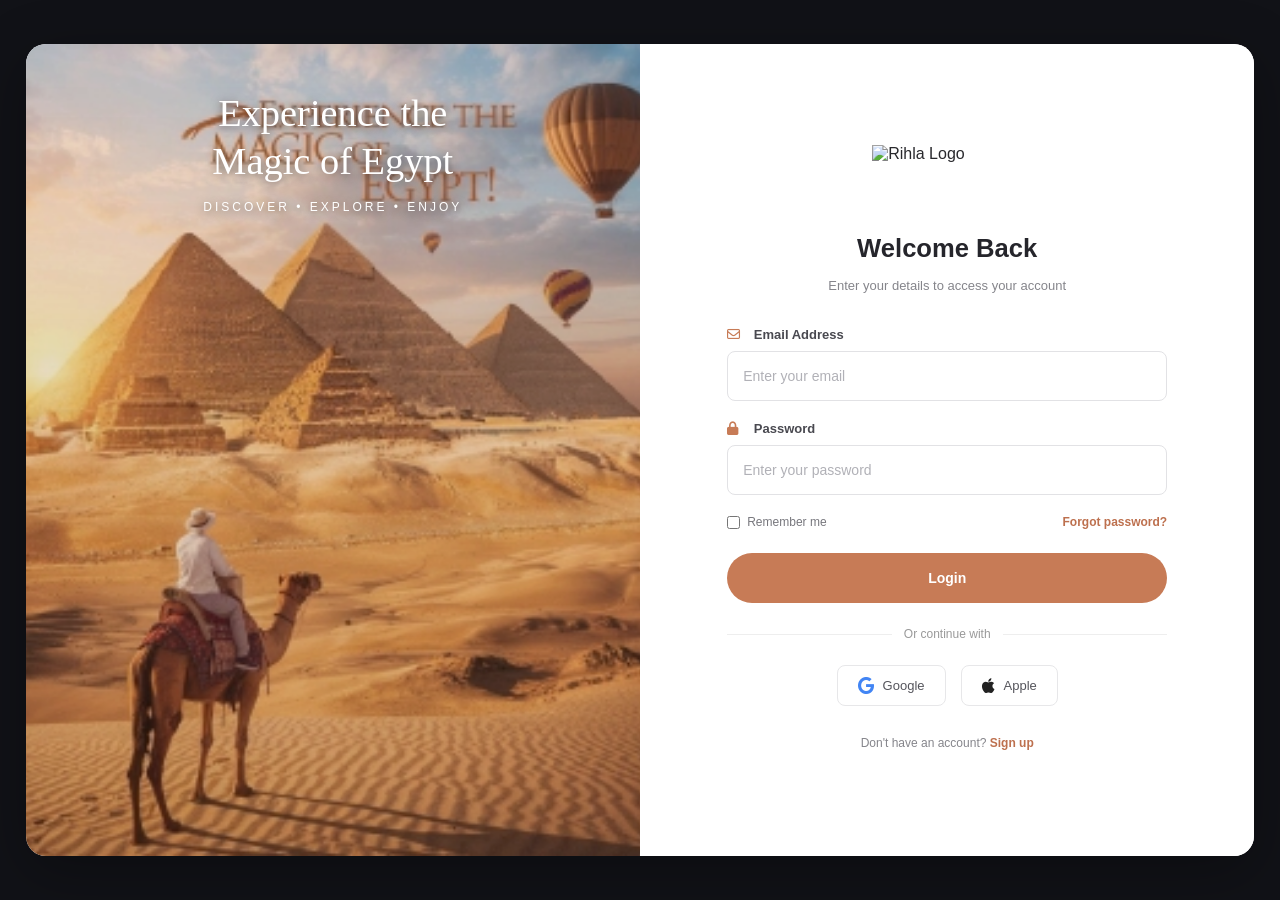
==== index.html @ cdfeac35 "Add files via upload" ====
<!DOCTYPE html>
<html lang="en">
<head>
    <meta charset="UTF-8">
    <meta name="viewport" content="width=device-width, initial-scale=1.0">
    <link rel="stylesheet" href="style.css">
    <title>Rihla | Authentication</title>

    <!-- Font Awesome Icons -->
    <link rel="stylesheet"
          href="https://cdnjs.cloudflare.com/ajax/libs/font-awesome/6.7.2/css/all.min.css">

</head>

<body>

    <!-- ==================================
         SCREEN 1: LOGIN
    =================================== -->
    <section class="screen active" id="login">

        <div class="auth-card">

            <div class="image-panel">
                <h2>Experience the<br>Magic of Egypt</h2>
                <p>DISCOVER • EXPLORE • ENJOY</p>
            </div>

            <div class="form-panel">
                <div class="form-content">

                    <div class="brand">
                        <img src="img/logo.png"
                             alt="Rihla Logo"
                             class="logo-image">
                    </div>

                    <h1>Welcome Back</h1>

                    <p class="subtitle">
                        Enter your details to access your account
                    </p>

                    <form id="loginForm">

                        <div class="input-group">
                            <label for="loginEmail">
                                <i class="fa-regular fa-envelope"></i>
                                Email Address
                            </label>

                            <input type="email"
                                   id="loginEmail"
                                   placeholder="Enter your email"
                                   required>
                        </div>

                        <div class="input-group">
                            <label for="loginPassword">
                                <i class="fa-solid fa-lock"></i>
                                Password
                            </label>

                            <input type="password"
                                   id="loginPassword"
                                   placeholder="Enter your password"
                                   required>
                        </div>

                        <div class="row-between">

                            <label class="remember">
                                <input type="checkbox">
                                Remember me
                            </label>

                            <a href="#"
                               class="text-link"
                               onclick="showScreen('forgot'); return false;">
                                Forgot password?
                            </a>

                        </div>

                        <button class="primary-btn" type="submit">
                            Login
                        </button>

                    </form>

                    <div class="divider">
                        Or continue with
                    </div>

                    <div class="social-login">

                        <button type="button">
                            <i class="fa-brands fa-google google-icon"></i>
                            Google
                        </button>

                        <button type="button">
                            <i class="fa-brands fa-apple apple-icon"></i>
                            Apple
                        </button>

                    </div>

                    <p class="bottom-text">
                        Don't have an account?

                        <button type="button"
                                onclick="showScreen('signup')">
                            Sign up
                        </button>
                    </p>

                </div>
            </div>

        </div>
    </section>


    <!-- ==================================
         SCREEN 2: SIGN UP
    =================================== -->
    <section class="screen" id="signup">

        <div class="auth-card">

            <div class="image-panel">
                <h2>Experience the<br>Magic of Egypt</h2>
                <p>YOUR NEXT ADVENTURE STARTS HERE</p>
            </div>

            <div class="form-panel">
                <div class="form-content">

                    <div class="brand">
                        <img src="images/rihla-logo.png"
                             alt="Rihla Logo"
                             class="logo-image">
                    </div>

                    <h1>Create Account</h1>

                    <p class="subtitle">
                        Sign up to start your journey with us
                    </p>

                    <form id="signupForm">

                        <div class="input-group">
                            <label for="signupName">
                                <i class="fa-regular fa-user"></i>
                                Full Name
                            </label>

                            <input type="text"
                                   id="signupName"
                                   placeholder="Enter your full name"
                                   required>
                        </div>

                        <div class="input-group">
                            <label for="signupEmail">
                                <i class="fa-regular fa-envelope"></i>
                                Email Address
                            </label>

                            <input type="email"
                                   id="signupEmail"
                                   placeholder="Enter your email"
                                   required>
                        </div>

                        <div class="input-group">
                            <label for="signupPassword">
                                <i class="fa-solid fa-lock"></i>
                                Password
                            </label>

                            <input type="password"
                                   id="signupPassword"
                                   placeholder="Create a password"
                                   minlength="6"
                                   required>
                        </div>

                        <div class="input-group">
                            <label for="confirmSignupPassword">
                                <i class="fa-solid fa-shield-halved"></i>
                                Confirm Password
                            </label>

                            <input type="password"
                                   id="confirmSignupPassword"
                                   placeholder="Confirm your password"
                                   minlength="6"
                                   required>
                        </div>

                        <button class="primary-btn" type="submit">
                            Create Account
                        </button>

                    </form>

                    <p class="bottom-text">
                        Already have an account?

                        <button type="button"
                                onclick="showScreen('login')">
                            Login
                        </button>
                    </p>

                </div>
            </div>

        </div>
    </section>


    <!-- ==================================
         SCREEN 3: FORGOT PASSWORD
    =================================== -->
    <section class="screen" id="forgot">

        <div class="auth-card">

            <div class="image-panel">
                <h2>Experience the<br>Magic of Egypt</h2>
                <p>YOUR JOURNEY CONTINUES</p>
            </div>

            <div class="form-panel">
                <div class="form-content">

                    <div class="brand">
                        <img src="images/rihla-logo.png"
                             alt="Rihla Logo"
                             class="logo-image">
                    </div>

                    <h1>Forgot Password?</h1>

                    <p class="subtitle">
                        Enter your email address and we'll help
                        you reset your password.
                    </p>

                    <form id="forgotForm">

                        <div class="input-group">
                            <label for="forgotEmail">
                                <i class="fa-regular fa-envelope"></i>
                                Email Address
                            </label>

                            <input type="email"
                                   id="forgotEmail"
                                   placeholder="Enter your registered email"
                                   required>
                        </div>

                        <button class="primary-btn" type="submit">
                            Send Reset Link
                        </button>

                    </form>

                    <p class="bottom-text">
                        Remember your password?

                        <button type="button"
                                onclick="showScreen('login')">
                            Back to Login
                        </button>
                    </p>

                </div>
            </div>

        </div>
    </section>


    <!-- ==================================
         SCREEN 4: VERIFY ACCOUNT
    =================================== -->
    <section class="screen" id="verify">

        <div class="auth-card">

            <div class="image-panel">
                <h2>Experience the<br>Magic of Egypt</h2>
                <p>ONE MORE STEP TO YOUR ADVENTURE</p>
            </div>

            <div class="form-panel">
                <div class="form-content">

                    <div class="brand">
                        <img src="images/rihla-logo.png"
                             alt="Rihla Logo"
                             class="logo-image">
                    </div>

                    <h1>Verify Your Account</h1>

                    <p class="subtitle">
                        Enter the 4-digit verification code
                        sent to your email address.
                    </p>

                    <form id="verifyForm">

                        <div class="code-inputs">

                            <input type="text"
                                   maxlength="1"
                                   inputmode="numeric"
                                   pattern="[0-9]"
                                   aria-label="Digit 1"
                                   required>

                            <input type="text"
                                   maxlength="1"
                                   inputmode="numeric"
                                   pattern="[0-9]"
                                   aria-label="Digit 2"
                                   required>

                            <input type="text"
                                   maxlength="1"
                                   inputmode="numeric"
                                   pattern="[0-9]"
                                   aria-label="Digit 3"
                                   required>

                            <input type="text"
                                   maxlength="1"
                                   inputmode="numeric"
                                   pattern="[0-9]"
                                   aria-label="Digit 4"
                                   required>

                        </div>

                        <button class="primary-btn" type="submit">
                            Verify Account
                        </button>

                    </form>

                    <p class="bottom-text">
                        Didn't receive the code?

                        <button type="button"
                                onclick="resendCode()">
                            Resend Code
                        </button>

                        <br>

                        <button type="button"
                                onclick="showScreen('login')">
                            Back to Login
                        </button>
                    </p>

                </div>
            </div>

        </div>
    </section>


    <!-- ==================================
         SCREEN 5: RESET PASSWORD
    =================================== -->
    <section class="screen" id="reset">

        <div class="auth-card">

            <div class="image-panel">
                <h2>Experience the<br>Magic of Egypt</h2>
                <p>A FRESH START TO YOUR JOURNEY</p>
            </div>

            <div class="form-panel">
                <div class="form-content">

                    <div class="brand">
                        <img src="images/rihla-logo.png"
                             alt="Rihla Logo"
                             class="logo-image">
                    </div>

                    <h1>Reset Password</h1>

                    <p class="subtitle">
                        Create a new password for your account.
                        Make sure it's strong and secure.
                    </p>

                    <form id="resetForm">

                        <div class="input-group">
                            <label for="newPassword">
                                <i class="fa-solid fa-lock"></i>
                                New Password
                            </label>

                            <input type="password"
                                   id="newPassword"
                                   placeholder="Enter new password"
                                   minlength="6"
                                   required>
                        </div>

                        <div class="input-group">
                            <label for="confirmPassword">
                                <i class="fa-solid fa-shield-halved"></i>
                                Confirm Password
                            </label>

                            <input type="password"
                                   id="confirmPassword"
                                   placeholder="Confirm new password"
                                   minlength="6"
                                   required>
                        </div>

                        <button class="primary-btn" type="submit">
                            Reset Password
                        </button>

                    </form>

                    <p class="bottom-text">
                        Remember your password?

                        <button type="button"
                                onclick="showScreen('login')">
                            Back to Login
                        </button>
                    </p>

                </div>
            </div>

        </div>
    </section>


    <!-- ==================================
         JAVASCRIPT
    =================================== -->
    <script>

        // 1. Switch between screens
        function showScreen(screenId) {

            document.querySelectorAll(".screen").forEach(function(screen) {
                screen.classList.remove("active");
            });

            const targetScreen = document.getElementById(screenId);

            if (targetScreen) {
                targetScreen.classList.add("active");
            }
        }


        // 2. Login form - front-end demo
        document.getElementById("loginForm")
            .addEventListener("submit", function(event) {

                event.preventDefault();

                alert("Login is a demo. Connect a backend to authenticate users.");
            });


        // 3. Sign up form
        document.getElementById("signupForm")
            .addEventListener("submit", function(event) {

                event.preventDefault();

                const password =
                    document.getElementById("signupPassword").value;

                const confirmPassword =
                    document.getElementById("confirmSignupPassword").value;

                if (password !== confirmPassword) {
                    alert("Passwords do not match!");
                    return;
                }

                showScreen("verify");
            });


        // 4. Forgot password form
        document.getElementById("forgotForm")
            .addEventListener("submit", function(event) {

                event.preventDefault();

                showScreen("verify");
            });


        // 5. Verification form
        document.getElementById("verifyForm")
            .addEventListener("submit", function(event) {

                event.preventDefault();

                showScreen("reset");
            });


        // 6. Reset password form
        document.getElementById("resetForm")
            .addEventListener("submit", function(event) {

                event.preventDefault();

                const password =
                    document.getElementById("newPassword").value;

                const confirmPassword =
                    document.getElementById("confirmPassword").value;

                if (password !== confirmPassword) {
                    alert("Passwords do not match!");
                    return;
                }

                alert(
                    "Demo completed! A backend is required to save your password."
                );

                showScreen("login");
            });


        // 7. Verification code inputs
        document.querySelectorAll(".code-inputs input")
            .forEach(function(input, index, inputs) {

                input.addEventListener("input", function() {

                    this.value = this.value
                        .replace(/\D/g, "")
                        .slice(0, 1);

                    if (this.value && index < inputs.length - 1) {
                        inputs[index + 1].focus();
                    }
                });

                input.addEventListener("keydown", function(event) {

                    if (
                        event.key === "Backspace" &&
                        !this.value &&
                        index > 0
                    ) {
                        inputs[index - 1].focus();
                    }
                });

                input.addEventListener("paste", function(event) {

                    event.preventDefault();

                    const pasted = event.clipboardData
                        .getData("text")
                        .replace(/\D/g, "")
                        .slice(0, inputs.length);

                    pasted.split("").forEach(function(digit, i) {
                        inputs[i].value = digit;
                    });

                    const nextIndex = Math.min(
                        pasted.length,
                        inputs.length - 1
                    );

                    inputs[nextIndex].focus();
                });
            });


        // 8. Resend code - demo only
        function resendCode() {

            alert(
                "Resending a verification code requires a backend and email service."
            );
        }

    </script>

</body>
</html>
---- style.css ----
* {
            margin: 0;
            padding: 0;
            box-sizing: border-box;
        }

        html,
        body {
            width: 100%;
            height: 100%;
            overflow: hidden;
        }

        body {
            font-family: Arial, Helvetica, sans-serif;
            background: #111217;
            color: #29292d;
        }

        button,
        input {
            font-family: inherit;
        }

        button {
            -webkit-tap-highlight-color: transparent;
        }

        /* =========================
           2. SCREENS
        ========================= */
        .screen {
            display: none;
            width: 100%;
            height: 100vh;
            height: 100dvh;
            padding: 2vh 2vw;
            align-items: center;
            justify-content: center;
        }

        .screen.active {
            display: flex;
        }

        /* =========================
           3. MAIN AUTH CARD
        ========================= */
        .auth-card {
            width: 100%;
            max-width: 1600px;
            height: 94%;
            display: grid;
            grid-template-columns: 1fr 1fr;
            background: #fff;
            border-radius: 20px;
            overflow: hidden;
            box-shadow: 0 15px 60px rgba(0, 0, 0, 0.3);
        }

        /* =========================
           4. LEFT IMAGE SECTION
        ========================= */
        .image-panel {
            min-width: 0;
            height: 100%;
            padding: 45px 30px;
            display: flex;
            flex-direction: column;
            align-items: center;
            justify-content: flex-start;
            text-align: center;
            color: #fff;

            background:
                linear-gradient(
                    to bottom,
                    rgba(0, 0, 0, 0.04),
                    rgba(0, 0, 0, 0.15)
                ),
                url("auth.png.jpeg")
                center / cover no-repeat;
        }

        .image-panel h2 {
            font-family: Georgia, "Times New Roman", serif;
            font-size: clamp(28px, 3vw, 48px);
            font-weight: normal;
            line-height: 1.25;
            text-shadow: 0 2px 10px rgba(0, 0, 0, 0.5);
        }

        .image-panel p {
            margin-top: 15px;
            font-size: 12px;
            letter-spacing: 3px;
            text-shadow: 0 2px 8px rgba(0, 0, 0, 0.5);
        }

        /* =========================
           5. RIGHT FORM SECTION
        ========================= */
        .form-panel {
            min-width: 0;
            height: 100%;
            padding: 30px 7%;
            display: flex;
            align-items: center;
            justify-content: center;
            overflow: hidden;
            background: #fff;
        }

        .form-content {
            width: 100%;
            max-width: 440px;
            min-width: 0;
        }

        /* =========================
           6. LOGO IMAGE
        ========================= */
        .brand {
            width: 100%;
            display: flex;
            justify-content: center;
            align-items: center;
            margin-bottom: 24px;
        }

        .logo-image {
            display: block;
            width: 150px;
            height: 65px;
            max-width: 100%;
            object-fit: contain;
            object-position: center;
        }

        /* =========================
           7. TITLES
        ========================= */
        h1 {
            text-align: center;
            font-size: clamp(23px, 2vw, 32px);
            margin-bottom: 12px;
            color: #25252b;
        }

        .subtitle {
            text-align: center;
            color: #85858b;
            font-size: 13px;
            line-height: 1.7;
            margin-bottom: 30px;
        }

        /* =========================
           8. INPUT FIELDS
        ========================= */
        .input-group {
            margin-bottom: 20px;
        }

        .input-group label {
            display: block;
            font-size: 13px;
            font-weight: 600;
            margin-bottom: 9px;
            color: #494950;
        }

        .input-group label i {
            width: 18px;
            margin-right: 5px;
            color: #c77b56;
            font-size: 13px;
        }

        .input-group input {
            width: 100%;
            height: 50px;
            padding: 0 15px;
            border: 1px solid #e2e2e5;
            border-radius: 8px;
            outline: none;
            background: #fff;
            font-size: 14px;
            transition: border-color 0.2s, box-shadow 0.2s;
        }

        .input-group input:focus {
            border-color: #c77b56;
            box-shadow: 0 0 0 3px rgba(199, 123, 86, 0.12);
        }

        .input-group input::placeholder {
            color: #b1b1b7;
        }

        /* =========================
           9. REMEMBER / FORGOT
        ========================= */
        .row-between {
            display: flex;
            align-items: center;
            justify-content: space-between;
            gap: 10px;
            margin: 4px 0 24px;
            font-size: 12px;
            color: #77777d;
        }

        .remember {
            display: flex !important;
            align-items: center;
            gap: 7px;
            margin: 0 !important;
            font-weight: normal !important;
            cursor: pointer;
        }

        .remember input {
            accent-color: #c77b56;
        }

        .text-link {
            color: #bd704e;
            font-weight: 600;
            text-decoration: none;
            cursor: pointer;
        }

        .text-link:hover {
            text-decoration: underline;
        }

        /* =========================
           10. PRIMARY BUTTON
        ========================= */
        .primary-btn {
            width: 100%;
            min-height: 50px;
            padding: 12px 18px;
            border: none;
            border-radius: 30px;
            background: #c77b56;
            color: #fff;
            font-size: 14px;
            font-weight: bold;
            cursor: pointer;
            transition: background 0.2s, transform 0.2s;
        }

        .primary-btn:hover {
            background: #ad6341;
            transform: translateY(-1px);
        }

        .primary-btn:active {
            transform: translateY(0);
        }

        /* =========================
           11. BOTTOM LINKS
        ========================= */
        .bottom-text {
            margin-top: 25px;
            text-align: center;
            font-size: 12px;
            color: #85858b;
            line-height: 2;
        }

        .bottom-text button {
            border: none;
            background: none;
            color: #bd704e;
            font-size: inherit;
            font-weight: bold;
            cursor: pointer;
        }

        .bottom-text button:hover {
            text-decoration: underline;
        }

        /* =========================
           12. SOCIAL LOGIN
        ========================= */
        .divider {
            display: flex;
            align-items: center;
            gap: 12px;
            margin: 24px 0;
            color: #999;
            font-size: 12px;
        }

        .divider::before,
        .divider::after {
            content: "";
            flex: 1;
            height: 1px;
            background: #eee;
        }

        .social-login {
            display: flex;
            justify-content: center;
            gap: 15px;
        }

        .social-login button {
            display: flex;
            align-items: center;
            justify-content: center;
            gap: 9px;
            padding: 11px 20px;
            border: 1px solid #e7e7e9;
            border-radius: 8px;
            background: #fff;
            color: #55555c;
            font-size: 13px;
            cursor: pointer;
            transition: 0.2s;
        }

        .social-login button:hover {
            border-color: #c77b56;
            background: #fffaf7;
        }

        .social-login button i {
            font-size: 17px;
        }

        .social-login .google-icon {
            color: #4285f4;
        }

        .social-login .apple-icon {
            color: #222;
        }

        /* =========================
           13. VERIFICATION CODE
        ========================= */
        .code-inputs {
            display: flex;
            justify-content: center;
            gap: 15px;
            margin: 35px 0;
        }

        .code-inputs input {
            width: 60px;
            height: 65px;
            border: 1px solid #dedee2;
            border-radius: 9px;
            text-align: center;
            font-size: 24px;
            outline: none;
        }

        .code-inputs input:focus {
            border-color: #c77b56;
            box-shadow: 0 0 0 3px rgba(199, 123, 86, 0.1);
        }

        /* =========================
           14. RESPONSIVE TABLET
        ========================= */
        @media (min-width: 1500px) {
            .auth-card {
                width: 96%;
            }

            .form-content {
                max-width: 500px;
            }

            .logo-image {
                width: 175px;
                height: 75px;
            }
        }

        @media (max-width: 800px) {
            .screen {
                padding: 10px;
            }

            .auth-card {
                height: 98%;
                grid-template-columns: 38% 62%;
                border-radius: 14px;
            }

            .image-panel {
                padding: 25px 12px;
            }

            .image-panel h2 {
                font-size: 25px;
            }

            .image-panel p {
                font-size: 9px;
                letter-spacing: 1px;
            }

            .form-panel {
                padding: 18px;
            }

            .form-content {
                max-width: 420px;
            }

            .logo-image {
                width: 125px;
                height: 55px;
            }

            .brand {
                margin-bottom: 16px;
            }

            .subtitle {
                margin-bottom: 20px;
            }

            .input-group {
                margin-bottom: 14px;
            }

            .input-group input {
                height: 43px;
            }

            .primary-btn {
                min-height: 44px;
            }
        }

        /* =========================
           15. RESPONSIVE MOBILE
        ========================= */
        @media (max-width: 560px) {
            .screen {
                padding: 8px;
            }

            .auth-card {
                height: 98%;
                grid-template-columns: 1fr;
                grid-template-rows: 25% 75%;
                border-radius: 12px;
            }

            .image-panel {
                min-height: 0;
                padding: 12px;
                background-position: center 48%;
            }

            .image-panel h2 {
                font-size: 23px;
            }

            .image-panel p {
                margin-top: 5px;
                font-size: 8px;
            }

            .form-panel {
                padding: 10px 22px;
            }

            .form-content {
                max-width: 420px;
            }

            .logo-image {
                width: 110px;
                height: 45px;
            }

            .brand {
                margin-bottom: 12px;
            }

            h1 {
                font-size: 22px;
                margin-bottom: 7px;
            }

            .subtitle {
                font-size: 11px;
                margin-bottom: 17px;
            }

            .input-group {
                margin-bottom: 12px;
            }

            .input-group label {
                font-size: 11px;
                margin-bottom: 6px;
            }

            .input-group input {
                height: 39px;
                font-size: 12px;
            }

            .row-between {
                margin-bottom: 15px;
                font-size: 10px;
            }

            .primary-btn {
                min-height: 40px;
                font-size: 12px;
            }

            .bottom-text {
                margin-top: 14px;
                font-size: 10px;
            }

            .divider {
                margin: 14px 0;
            }

            .social-login {
                gap: 10px;
            }

            .social-login button {
                padding: 9px 13px;
                font-size: 11px;
            }

            .code-inputs {
                gap: 8px;
                margin: 20px 0;
            }

            .code-inputs input {
                width: 45px;
                height: 48px;
                font-size: 20px;
            }
        }

        /* =========================
           16. SHORT LAPTOP SCREENS
        ========================= */
        @media (max-height: 700px) and (min-width: 561px) {
            .auth-card {
                height: 96%;
            }

            .form-panel {
                padding-top: 10px;
                padding-bottom: 10px;
            }

            .form-content {
                transform: scale(0.92);
            }

            .brand {
                margin-bottom: 10px;
            }

            .subtitle {
                margin-bottom: 14px;
            }

            .input-group {
                margin-bottom: 10px;
            }

            .input-group input {
                height: 38px;
            }

            .primary-btn {
                min-height: 40px;
            }

            .bottom-text {
                margin-top: 12px;
            }

            .divider {
                margin: 12px 0;
            }

            .logo-image {
                width: 125px;
                height: 48px;
            }
        }
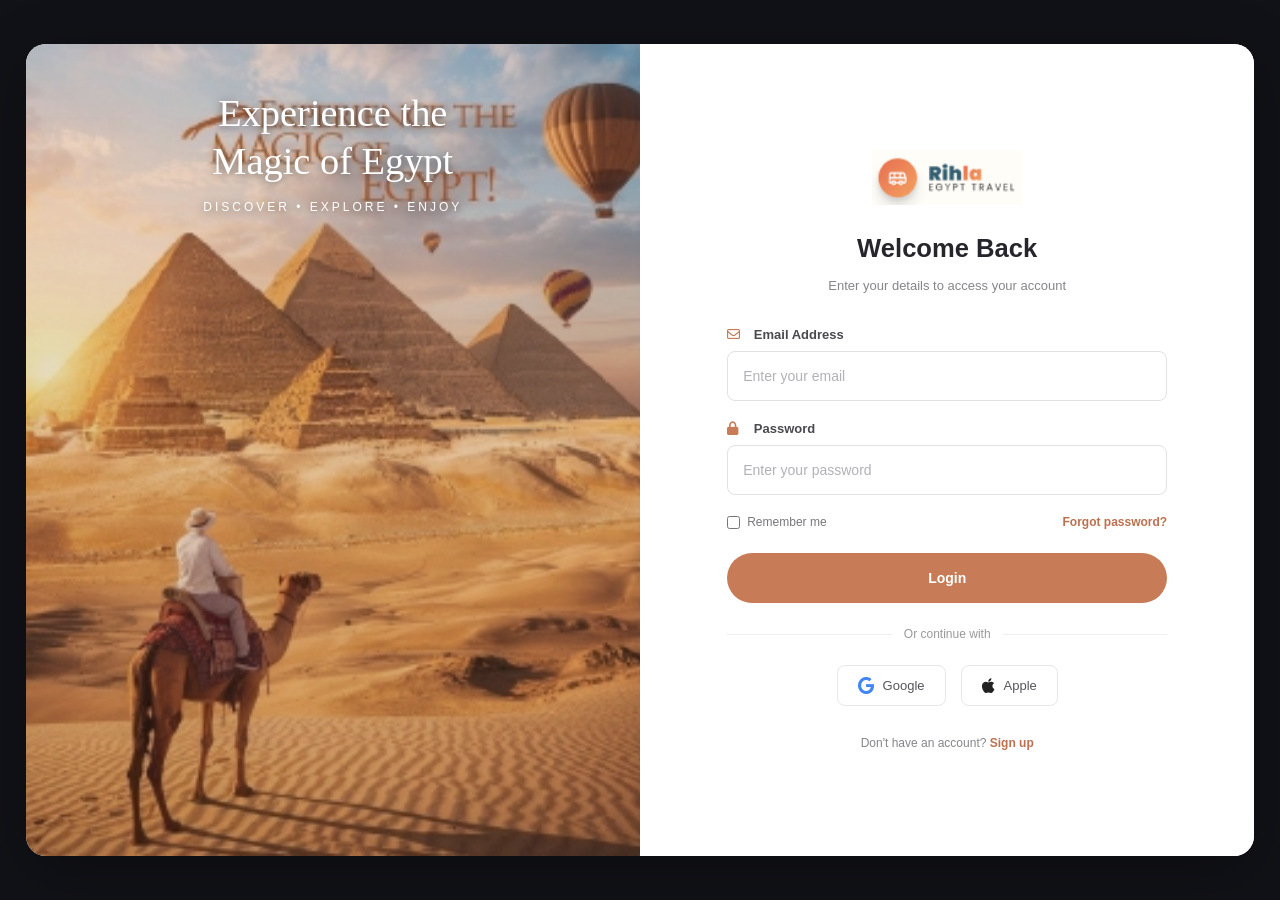
==== commit 4138a48e: "Update index.html" ====
--- a/index.html
+++ b/index.html
@@ -31,7 +31,7 @@
                 <div class="form-content">
 
                     <div class="brand">
-                        <img src="img/logo.png"
+                        <img src="logo.png"
                              alt="Rihla Logo"
                              class="logo-image">
                     </div>
@@ -83,7 +83,7 @@
 
                         </div>
 
-                        <button class="primary-btn" type="submit">
+                        <button class="primary-btn" type="home.html">
                             Login
                         </button>
 
@@ -483,7 +483,7 @@
 
                 event.preventDefault();
 
-                alert("Login is a demo. Connect a backend to authenticate users.");
+                window.location.href = "home.html";
             });
 
 
